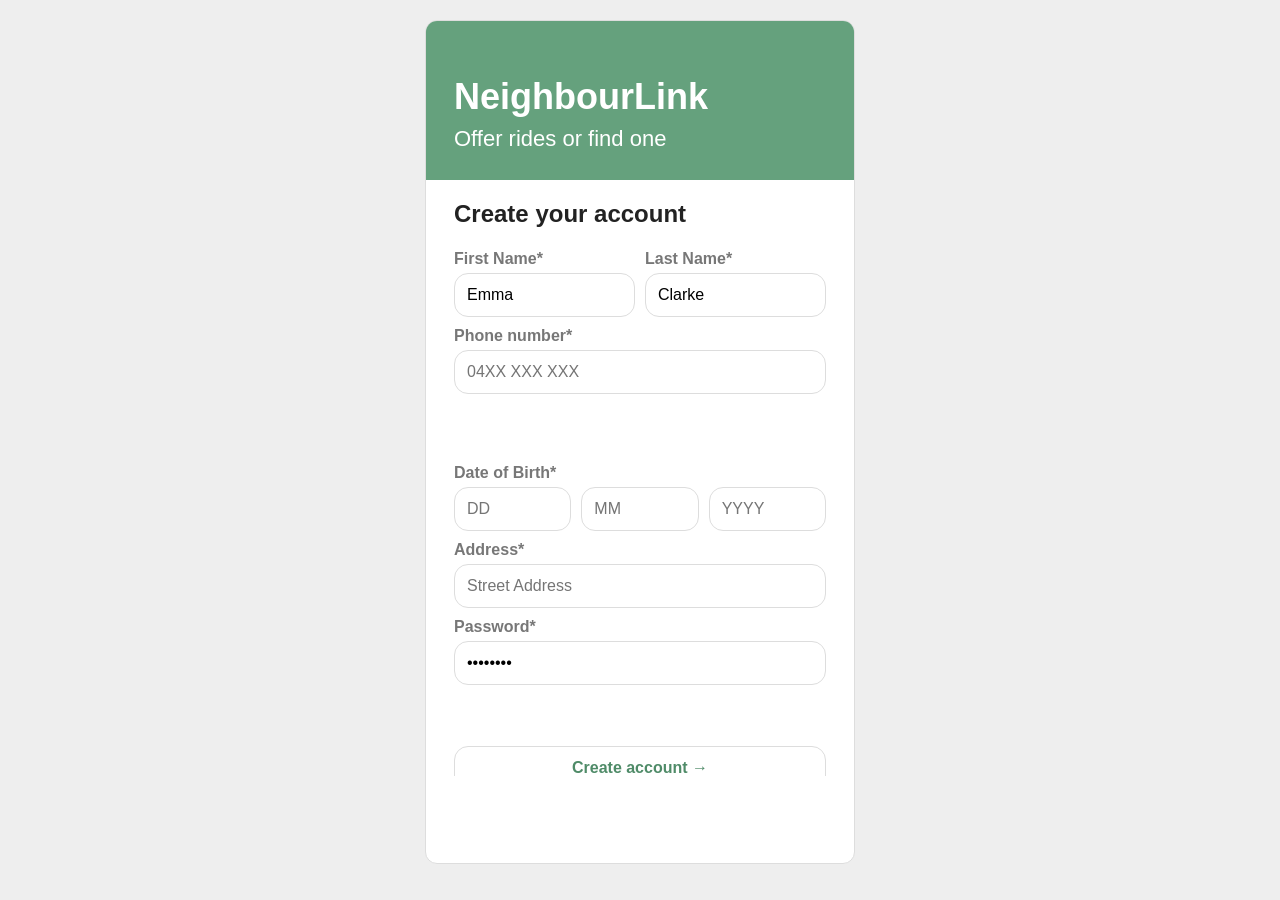
==== index.html @ 986f56c9 "Add files via upload" ====
<!DOCTYPE html>
<html lang="en">
<head>
  <meta charset="UTF-8">
  <title>NeighbourLink - Create Account</title>
  <link rel="stylesheet" href="style.css">
</head>
<body>

<div class="phone">

  <div class="header">
    <div class="brand">NeighbourLink</div>
    <p>Offer rides or find one</p>
  </div>

  <div class="content">
    <h2>Create your account</h2>

    <div class="row">
      <div>
        <label>First Name*</label>
        <input value="Emma">
      </div>
      <div>
        <label>Last Name*</label>
        <input value="Clarke">
      </div>
    </div>

    <label>Phone number*</label>
    <input placeholder="04XX XXX XXX">

    <div style="height: 60px;"></div>

    <label>Date of Birth*</label>
    <div class="row">
      <input placeholder="DD">
      <input placeholder="MM">
      <input placeholder="YYYY">
    </div>

    <label>Address*</label>
    <input placeholder="Street Address">

    <label>Password*</label>
    <input type="password" value="password">

    <div style="height: 45px;"></div>

    <a class="button" href="dashboard.html">Create account →</a>

    <p style="text-align:center;">
      Already have an account?
      <a href="dashboard.html" style="color:#65a17d; font-weight:bold;">Log in</a>
    </p>
  </div>

</div>

</body>
</html>
---- style.css ----
* {
  box-sizing: border-box;
  font-family: Arial, sans-serif;
}

body {
  margin: 0;
  background: #eee;
  color: #222;
}

.phone {
  width: 430px;
  height: 844px;
  margin: 20px auto;
  background: white;
  border: 1px solid #ddd;
  border-radius: 12px;
  position: relative;
  overflow: hidden;
}

.header {
  background: #65a17d;
  color: white;
  padding: 55px 28px 28px;
}

.header h1 {
  margin: 0;
  font-size: 28px;
  color: #111;
}

.header .brand {
  font-size: 36px;
  color: white;
  font-weight: bold;
}

.header p {
  margin: 8px 0 0;
  font-size: 22px;
}

.content {
  padding: 20px 28px 90px;
  height: calc(844px - 180px - 68px);
  overflow-y: auto;
}

h2 {
  margin: 0 0 12px;
}

label {
  display: block;
  margin-top: 10px;
  color: #777;
  font-weight: bold;
}

input,
select,
textarea {
  width: 100%;
  padding: 12px;
  border: 1px solid #ddd;
  border-radius: 14px;
  font-size: 16px;
  margin-top: 5px;
}

.row {
  display: flex;
  gap: 10px;
}

.card {
  background: #f4f4f1;
  border: 1px solid #ddd;
  border-radius: 14px;
  padding: 18px;
  margin: 16px 0;
}

.button {
  display: block;
  text-align: center;
  padding: 12px;
  border: 1px solid #ddd;
  border-radius: 14px;
  color: #4f8b68;
  font-weight: bold;
  text-decoration: none;
  background: white;
  margin-top: 16px;
}

.small-button {
  display: inline-block;
  width: 48%;
  padding: 9px;
  border: 1px solid #cfc6c6;
  border-radius: 18px;
  color: #2f6f4e;
  text-align: center;
  text-decoration: none;
  font-weight: bold;
}

.bottom-nav {
  position: absolute;
  bottom: 0;
  width: 100%;
  height: 68px;
  border-top: 1px solid #ccc;
  background: white;
  display: flex;
  justify-content: space-around;
  align-items: center;
}

.bottom-nav a {
  width: 33.33%;
  text-decoration: none;
  color: #666;
  font-size: 13px;
  text-align: center;
}

.nav-icon {
  display: block;
  font-size: 26px;
  line-height: 28px;
  height: 30px;
  margin-bottom: 3px;
}

.review-content {
  text-align: center;
  padding-top: 25px;
}

.star-rating {
  display: flex;
  flex-direction: row-reverse;
  justify-content: center;
  gap: 8px;
  margin: 28px 0 40px;
}

.star-rating input {
  display: none;
}

.star-rating label {
  display: inline-block;
  font-size: 42px;
  line-height: 1;
  color: #111;
  cursor: pointer;
  margin: 0;
  font-weight: normal;
}

.star-rating label:hover,
.star-rating label:hover ~ label,
.star-rating input:checked + label,
.star-rating input:checked + label ~ label {
  color: #f2c94c;
}
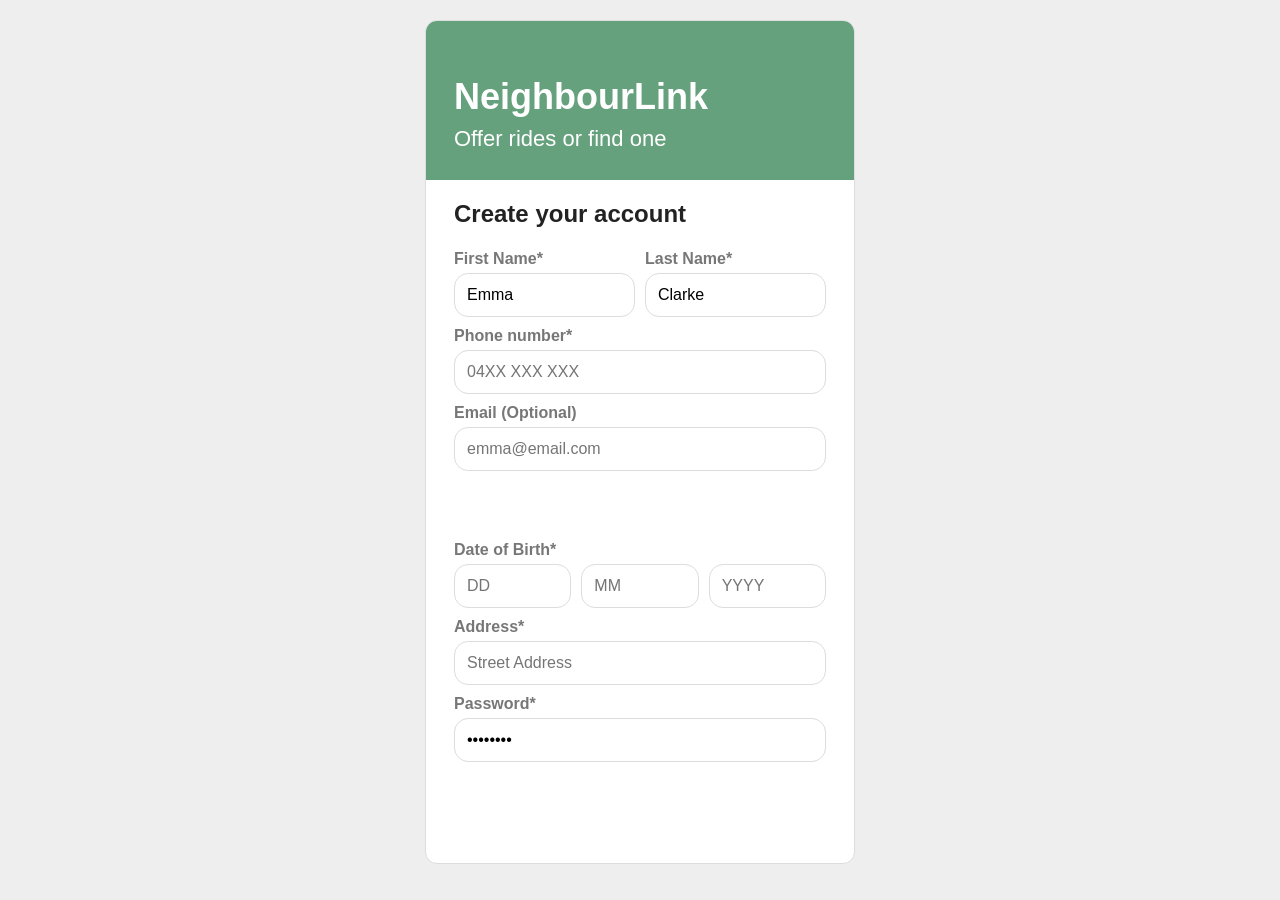
==== commit ad7e3d2c: "Add files via upload" ====
--- a/index.html
+++ b/index.html
@@ -31,6 +31,9 @@
     <label>Phone number*</label>
     <input placeholder="04XX XXX XXX">
 
+    <label>Email (Optional)</label>
+    <input placeholder="emma@email.com">
+
     <div style="height: 60px;"></div>
 
     <label>Date of Birth*</label>
--- a/style.css
+++ b/style.css
@@ -164,6 +164,16 @@
   font-weight: normal;
 }
 
+.upload-box {
+    border: 1px solid #ccc;
+    border-radius: 12px;
+    padding: 14px;
+    text-align: center;
+    color: #666;
+    margin-top: 8px;
+    margin-bottom: 16px;
+}
+
 .star-rating label:hover,
 .star-rating label:hover ~ label,
 .star-rating input:checked + label,
